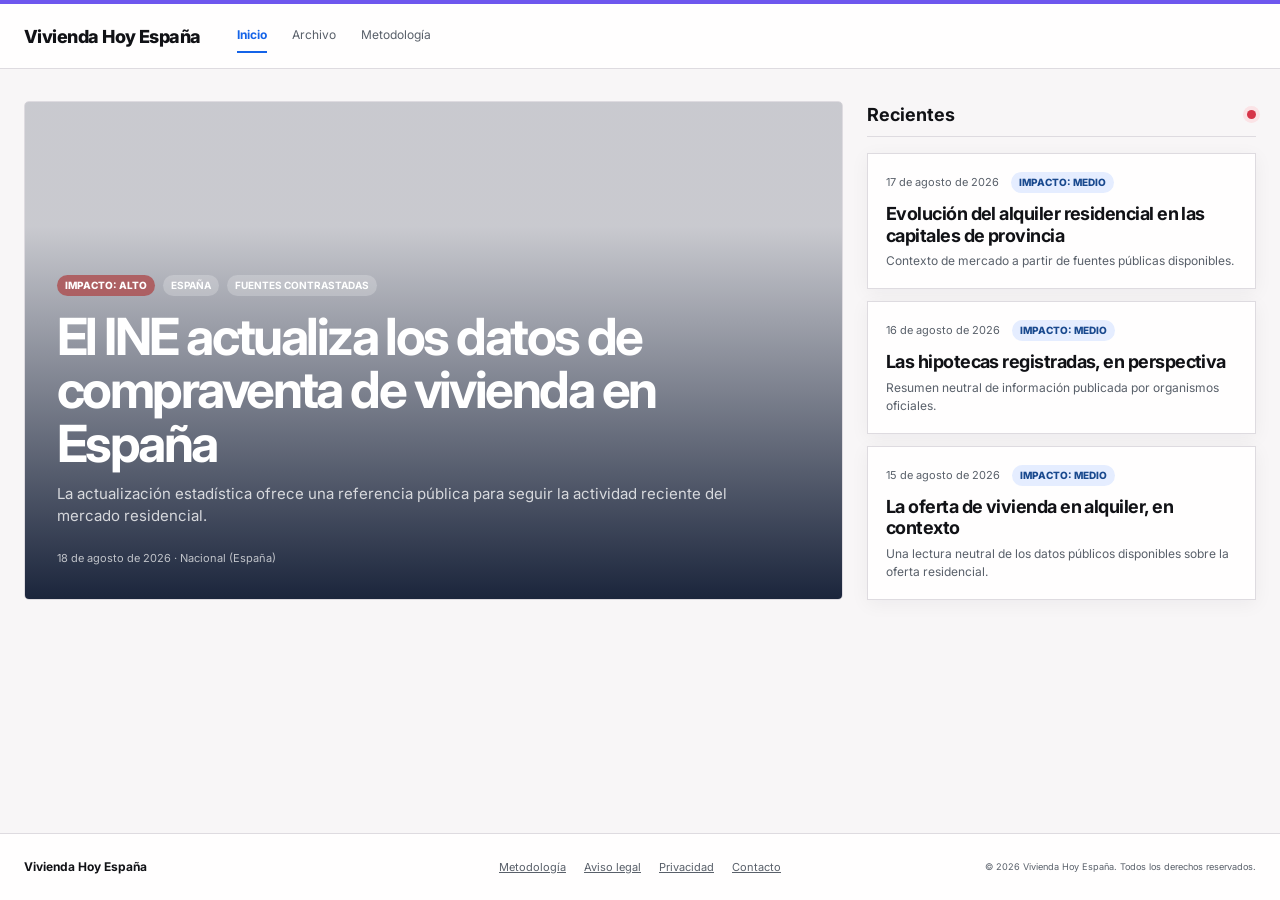
==== index.html @ 1eb8feaa "Publish initial static site" ====
<!DOCTYPE html><html lang="es"><head><meta charset="utf-8"><meta name="viewport" content="width=device-width, initial-scale=1"><meta name="description" content="Vivienda Hoy España: información editorial sobre vivienda."><title>Inicio | Vivienda Hoy España</title><style>@import "https://fonts.googleapis.com/css2?family=Inter:wght@400;500;600;700;800&display=swap";:root{--bg:#f8f6f7;--surface:#fffefe;--surface-muted:#f2f0f2;--ink:#111216;--muted:#59606a;--line:#dedbe0;--blue:#1463e8;--blue-soft:#e5edff;--warning-soft:#fff0d6;--danger-soft:#fde3e2;--shadow:0 4px 18px #0f172a0d}*{box-sizing:border-box}html{background:var(--bg);min-height:100%}body{background:var(--bg);min-width:320px;min-height:100vh;color:var(--ink);flex-direction:column;margin:0;font-family:Inter,system-ui,sans-serif;font-size:14px;line-height:1.5;display:flex}main{flex:1}a{color:inherit;text-decoration:none}button,input,select{font:inherit}.site-header{z-index:20;border-top:4px solid #6e57ee;border-bottom:1px solid var(--line);backdrop-filter:blur(12px);background:#fffefef5;position:sticky;top:0}.site-header__inner{align-items:center;gap:36px;max-width:1280px;height:64px;margin:0 auto;padding:0 24px;display:flex}.brand{letter-spacing:-.03em;flex:none;font-size:18px;font-weight:800}.main-nav{color:var(--muted);align-items:center;gap:25px;font-size:12px;display:flex}.main-nav a{border-bottom:2px solid #0000;padding:7px 0}.main-nav a[aria-current=page]{color:var(--blue);border-color:var(--blue);font-weight:700}.menu-button{color:var(--muted);background:0 0;border:0;margin-left:auto;font-size:20px;display:none}.site-footer{border-top:1px solid var(--line);background:var(--surface);margin-top:56px}.site-footer__inner{max-width:1280px;color:var(--muted);grid-template-columns:1fr auto 1fr;align-items:center;gap:20px;margin:0 auto;padding:24px;font-size:11px;display:grid}.site-footer strong{color:var(--ink);font-size:12px}.site-footer nav{gap:18px;text-decoration:underline;display:flex}.site-footer small{text-align:right}.page-shell{width:min(1280px,100% - 48px);margin:0 auto}.card{background:var(--surface);border:1px solid var(--line);box-shadow:var(--shadow)}.eyebrow{color:var(--blue);letter-spacing:.06em;text-transform:uppercase;font-size:10px;font-weight:700}.impact{text-transform:uppercase;border-radius:999px;padding:3px 8px;font-size:10px;font-weight:800;display:inline-flex}.impact--alto{background:var(--warning-soft);color:#7d4c0a}.impact--medio{background:var(--blue-soft);color:#19498e}@media (width<=720px){.site-header__inner{height:62px;padding:0 16px}.brand{font-size:16px}.main-nav{display:none}.menu-button{display:block}.site-footer__inner{text-align:center;grid-template-columns:1fr;padding:28px 16px}.site-footer nav{flex-wrap:wrap;justify-content:center}.site-footer small{text-align:center}.page-shell{width:min(100% - 32px,1280px)}.detail__grid{grid-template-columns:minmax(0,1fr)!important}.detail__article{min-width:0}}
</style><style>.article-card[data-astro-cid-7ahxywo7]{background:var(--surface);border:1px solid var(--line);box-shadow:var(--shadow);padding:18px}.article-card__meta[data-astro-cid-7ahxywo7]{color:var(--muted);align-items:center;gap:12px;font-size:11px;display:flex}h2[data-astro-cid-7ahxywo7]{letter-spacing:-.03em;margin:10px 0 6px;font-size:18px;line-height:1.2}h2[data-astro-cid-7ahxywo7] a[data-astro-cid-7ahxywo7]:hover{color:var(--blue)}p[data-astro-cid-7ahxywo7]{color:var(--muted);margin:0;font-size:12px}
.home[data-astro-cid-lcdefpme]{padding-top:32px}.home-grid[data-astro-cid-lcdefpme]{grid-template-columns:minmax(0,2fr) minmax(280px,.95fr);gap:24px;display:grid}.hero[data-astro-cid-lcdefpme]{border:1px solid var(--line);color:#fff;border-radius:5px;min-height:490px;position:relative;overflow:hidden}.hero__image[data-astro-cid-lcdefpme]{background:url(https://images.unsplash.com/photo-1560518883-ce09059eeffa?auto=format&fit=crop&w=1600&q=80) 50%/cover;position:absolute;inset:0}.hero__shade[data-astro-cid-lcdefpme]{background:linear-gradient(#0d183033 25%,#0d1830f0);position:absolute;inset:0}.hero__content[data-astro-cid-lcdefpme]{padding:32px;position:absolute;inset:auto 0 0}.hero__meta[data-astro-cid-lcdefpme]{text-transform:uppercase;flex-wrap:wrap;align-items:center;gap:8px;font-size:10px;font-weight:700;display:flex}.hero__meta[data-astro-cid-lcdefpme] .impact{color:#fff;background:#ae4b4cc7}.hero__meta[data-astro-cid-lcdefpme] span[data-astro-cid-lcdefpme]:not(.impact){background:#ffffff38;border-radius:999px;padding:3px 8px}.hero[data-astro-cid-lcdefpme] h1[data-astro-cid-lcdefpme]{letter-spacing:-.05em;max-width:720px;margin:14px 0 12px;font-size:clamp(30px,4vw,52px);line-height:1.05}.hero[data-astro-cid-lcdefpme] p[data-astro-cid-lcdefpme]{color:#ffffffc7;max-width:680px;margin:0 0 18px;font-size:15px}.hero[data-astro-cid-lcdefpme] time[data-astro-cid-lcdefpme]{color:#ffffffb3;font-size:11px}.recent__heading[data-astro-cid-lcdefpme]{border-bottom:1px solid var(--line);justify-content:space-between;align-items:center;padding-bottom:8px;display:flex}.recent__heading[data-astro-cid-lcdefpme] h2[data-astro-cid-lcdefpme]{margin:0;font-size:18px}.recent__heading[data-astro-cid-lcdefpme] span[data-astro-cid-lcdefpme]{background:#d63448;border-radius:50%;width:9px;height:9px;box-shadow:0 0 0 4px #fbe3e6}.recent__list[data-astro-cid-lcdefpme]{gap:12px;padding-top:16px;display:grid}@media (width<=850px){.home-grid[data-astro-cid-lcdefpme]{grid-template-columns:1fr}.hero[data-astro-cid-lcdefpme]{min-height:430px}}@media (width<=520px){.home[data-astro-cid-lcdefpme]{padding-top:18px}.hero[data-astro-cid-lcdefpme]{min-height:390px}.hero__content[data-astro-cid-lcdefpme]{padding:20px}.hero[data-astro-cid-lcdefpme] p[data-astro-cid-lcdefpme]{font-size:13px}}
</style></head><body><header class="site-header"><div class="site-header__inner"><a class="brand" href="/">Vivienda Hoy España</a><nav aria-label="Navegación principal" class="main-nav"><a aria-current="page" href="/">Inicio</a><a href="/archivo/">Archivo</a><a href="/metodologia/">Metodología</a></nav><button class="menu-button" aria-label="Abrir menú" type="button"><span aria-hidden="true">☰</span></button></div></header><main><div class="page-shell home" data-astro-cid-lcdefpme><section class="home-grid" data-astro-cid-lcdefpme><a class="hero" href="/noticias/compraventa-vivienda-espana/" data-astro-cid-lcdefpme><div class="hero__image" data-astro-cid-lcdefpme></div><div class="hero__shade" data-astro-cid-lcdefpme></div><div class="hero__content" data-astro-cid-lcdefpme><div class="hero__meta" data-astro-cid-lcdefpme><span class="impact impact--alto">Impacto: alto</span><span data-astro-cid-lcdefpme>España</span><span data-astro-cid-lcdefpme>Fuentes contrastadas</span></div><h1 data-astro-cid-lcdefpme>El INE actualiza los datos de compraventa de vivienda en España</h1><p data-astro-cid-lcdefpme>La actualización estadística ofrece una referencia pública para seguir la actividad reciente del mercado residencial.</p><time datetime="2026-08-18" data-astro-cid-lcdefpme>18 de agosto de 2026 · Nacional (España)</time></div></a><aside class="recent" data-astro-cid-lcdefpme><div class="recent__heading" data-astro-cid-lcdefpme><h2 data-astro-cid-lcdefpme>Recientes</h2><span aria-hidden="true" data-astro-cid-lcdefpme></span></div><div class="recent__list" data-astro-cid-lcdefpme><article class="article-card" data-astro-cid-7ahxywo7><div class="article-card__meta" data-astro-cid-7ahxywo7><time datetime="2026-08-17" data-astro-cid-7ahxywo7>17 de agosto de 2026</time><span class="impact impact--medio">Impacto: medio</span></div><h2 data-astro-cid-7ahxywo7><a href="/noticias/alquiler-capitales-provincia/" data-astro-cid-7ahxywo7>Evolución del alquiler residencial en las capitales de provincia</a></h2><p data-astro-cid-7ahxywo7>Contexto de mercado a partir de fuentes públicas disponibles.</p></article><article class="article-card" data-astro-cid-7ahxywo7><div class="article-card__meta" data-astro-cid-7ahxywo7><time datetime="2026-08-16" data-astro-cid-7ahxywo7>16 de agosto de 2026</time><span class="impact impact--medio">Impacto: medio</span></div><h2 data-astro-cid-7ahxywo7><a href="/noticias/hipotecas-registradas-perspectiva/" data-astro-cid-7ahxywo7>Las hipotecas registradas, en perspectiva</a></h2><p data-astro-cid-7ahxywo7>Resumen neutral de información publicada por organismos oficiales.</p></article><article class="article-card" data-astro-cid-7ahxywo7><div class="article-card__meta" data-astro-cid-7ahxywo7><time datetime="2026-08-15" data-astro-cid-7ahxywo7>15 de agosto de 2026</time><span class="impact impact--medio">Impacto: medio</span></div><h2 data-astro-cid-7ahxywo7><a href="/noticias/vivienda-alquiler-oferta-contexto/" data-astro-cid-7ahxywo7>La oferta de vivienda en alquiler, en contexto</a></h2><p data-astro-cid-7ahxywo7>Una lectura neutral de los datos públicos disponibles sobre la oferta residencial.</p></article></div></aside></section></div></main><footer class="site-footer"><div class="site-footer__inner"><strong>Vivienda Hoy España</strong><nav aria-label="Enlaces del pie"><a href="/metodologia/">Metodología</a><a href="#">Aviso legal</a><a href="#">Privacidad</a><a href="#">Contacto</a></nav><small>© 2026 Vivienda Hoy España. Todos los derechos reservados.</small></div></footer></body></html>
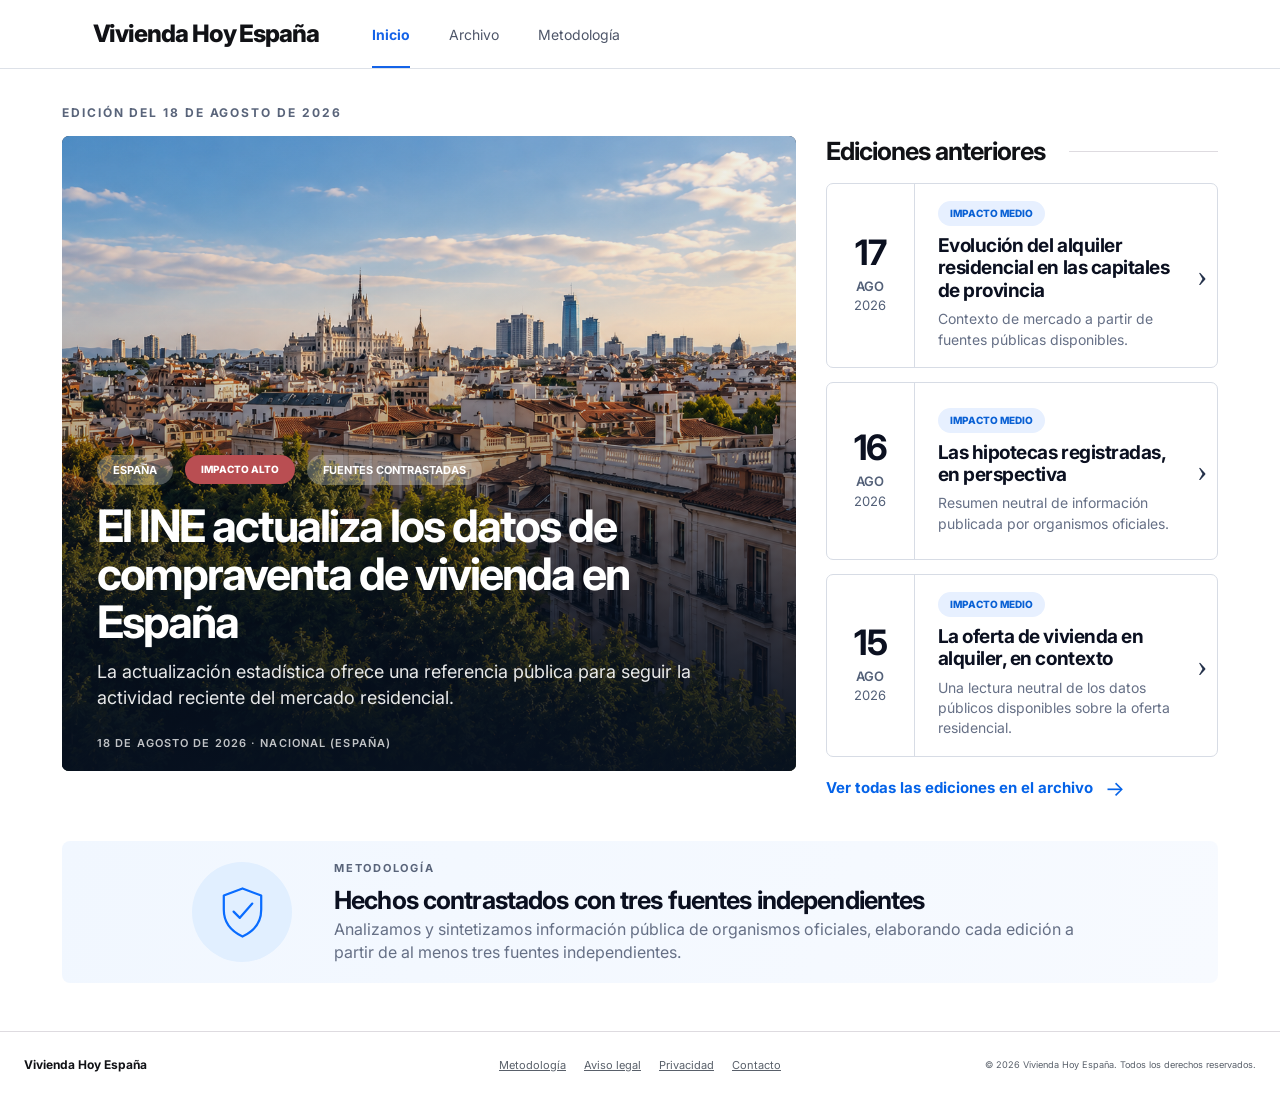
==== commit af901bc0: "test for manual upload Test for manual uploads" ====
--- a/index.html
+++ b/index.html
@@ -1,4 +1,2 @@
-<!DOCTYPE html><html lang="es"><head><meta charset="utf-8"><meta name="viewport" content="width=device-width, initial-scale=1"><meta name="description" content="Vivienda Hoy España: información editorial sobre vivienda."><title>Inicio | Vivienda Hoy España</title><style>@import "https://fonts.googleapis.com/css2?family=Inter:wght@400;500;600;700;800&display=swap";:root{--bg:#f8f6f7;--surface:#fffefe;--surface-muted:#f2f0f2;--ink:#111216;--muted:#59606a;--line:#dedbe0;--blue:#1463e8;--blue-soft:#e5edff;--warning-soft:#fff0d6;--danger-soft:#fde3e2;--shadow:0 4px 18px #0f172a0d}*{box-sizing:border-box}html{background:var(--bg);min-height:100%}body{background:var(--bg);min-width:320px;min-height:100vh;color:var(--ink);flex-direction:column;margin:0;font-family:Inter,system-ui,sans-serif;font-size:14px;line-height:1.5;display:flex}main{flex:1}a{color:inherit;text-decoration:none}button,input,select{font:inherit}.site-header{z-index:20;border-top:4px solid #6e57ee;border-bottom:1px solid var(--line);backdrop-filter:blur(12px);background:#fffefef5;position:sticky;top:0}.site-header__inner{align-items:center;gap:36px;max-width:1280px;height:64px;margin:0 auto;padding:0 24px;display:flex}.brand{letter-spacing:-.03em;flex:none;font-size:18px;font-weight:800}.main-nav{color:var(--muted);align-items:center;gap:25px;font-size:12px;display:flex}.main-nav a{border-bottom:2px solid #0000;padding:7px 0}.main-nav a[aria-current=page]{color:var(--blue);border-color:var(--blue);font-weight:700}.menu-button{color:var(--muted);background:0 0;border:0;margin-left:auto;font-size:20px;display:none}.site-footer{border-top:1px solid var(--line);background:var(--surface);margin-top:56px}.site-footer__inner{max-width:1280px;color:var(--muted);grid-template-columns:1fr auto 1fr;align-items:center;gap:20px;margin:0 auto;padding:24px;font-size:11px;display:grid}.site-footer strong{color:var(--ink);font-size:12px}.site-footer nav{gap:18px;text-decoration:underline;display:flex}.site-footer small{text-align:right}.page-shell{width:min(1280px,100% - 48px);margin:0 auto}.card{background:var(--surface);border:1px solid var(--line);box-shadow:var(--shadow)}.eyebrow{color:var(--blue);letter-spacing:.06em;text-transform:uppercase;font-size:10px;font-weight:700}.impact{text-transform:uppercase;border-radius:999px;padding:3px 8px;font-size:10px;font-weight:800;display:inline-flex}.impact--alto{background:var(--warning-soft);color:#7d4c0a}.impact--medio{background:var(--blue-soft);color:#19498e}@media (width<=720px){.site-header__inner{height:62px;padding:0 16px}.brand{font-size:16px}.main-nav{display:none}.menu-button{display:block}.site-footer__inner{text-align:center;grid-template-columns:1fr;padding:28px 16px}.site-footer nav{flex-wrap:wrap;justify-content:center}.site-footer small{text-align:center}.page-shell{width:min(100% - 32px,1280px)}.detail__grid{grid-template-columns:minmax(0,1fr)!important}.detail__article{min-width:0}}
-</style><style>.article-card[data-astro-cid-7ahxywo7]{background:var(--surface);border:1px solid var(--line);box-shadow:var(--shadow);padding:18px}.article-card__meta[data-astro-cid-7ahxywo7]{color:var(--muted);align-items:center;gap:12px;font-size:11px;display:flex}h2[data-astro-cid-7ahxywo7]{letter-spacing:-.03em;margin:10px 0 6px;font-size:18px;line-height:1.2}h2[data-astro-cid-7ahxywo7] a[data-astro-cid-7ahxywo7]:hover{color:var(--blue)}p[data-astro-cid-7ahxywo7]{color:var(--muted);margin:0;font-size:12px}
-.home[data-astro-cid-lcdefpme]{padding-top:32px}.home-grid[data-astro-cid-lcdefpme]{grid-template-columns:minmax(0,2fr) minmax(280px,.95fr);gap:24px;display:grid}.hero[data-astro-cid-lcdefpme]{border:1px solid var(--line);color:#fff;border-radius:5px;min-height:490px;position:relative;overflow:hidden}.hero__image[data-astro-cid-lcdefpme]{background:url(https://images.unsplash.com/photo-1560518883-ce09059eeffa?auto=format&fit=crop&w=1600&q=80) 50%/cover;position:absolute;inset:0}.hero__shade[data-astro-cid-lcdefpme]{background:linear-gradient(#0d183033 25%,#0d1830f0);position:absolute;inset:0}.hero__content[data-astro-cid-lcdefpme]{padding:32px;position:absolute;inset:auto 0 0}.hero__meta[data-astro-cid-lcdefpme]{text-transform:uppercase;flex-wrap:wrap;align-items:center;gap:8px;font-size:10px;font-weight:700;display:flex}.hero__meta[data-astro-cid-lcdefpme] .impact{color:#fff;background:#ae4b4cc7}.hero__meta[data-astro-cid-lcdefpme] span[data-astro-cid-lcdefpme]:not(.impact){background:#ffffff38;border-radius:999px;padding:3px 8px}.hero[data-astro-cid-lcdefpme] h1[data-astro-cid-lcdefpme]{letter-spacing:-.05em;max-width:720px;margin:14px 0 12px;font-size:clamp(30px,4vw,52px);line-height:1.05}.hero[data-astro-cid-lcdefpme] p[data-astro-cid-lcdefpme]{color:#ffffffc7;max-width:680px;margin:0 0 18px;font-size:15px}.hero[data-astro-cid-lcdefpme] time[data-astro-cid-lcdefpme]{color:#ffffffb3;font-size:11px}.recent__heading[data-astro-cid-lcdefpme]{border-bottom:1px solid var(--line);justify-content:space-between;align-items:center;padding-bottom:8px;display:flex}.recent__heading[data-astro-cid-lcdefpme] h2[data-astro-cid-lcdefpme]{margin:0;font-size:18px}.recent__heading[data-astro-cid-lcdefpme] span[data-astro-cid-lcdefpme]{background:#d63448;border-radius:50%;width:9px;height:9px;box-shadow:0 0 0 4px #fbe3e6}.recent__list[data-astro-cid-lcdefpme]{gap:12px;padding-top:16px;display:grid}@media (width<=850px){.home-grid[data-astro-cid-lcdefpme]{grid-template-columns:1fr}.hero[data-astro-cid-lcdefpme]{min-height:430px}}@media (width<=520px){.home[data-astro-cid-lcdefpme]{padding-top:18px}.hero[data-astro-cid-lcdefpme]{min-height:390px}.hero__content[data-astro-cid-lcdefpme]{padding:20px}.hero[data-astro-cid-lcdefpme] p[data-astro-cid-lcdefpme]{font-size:13px}}
-</style></head><body><header class="site-header"><div class="site-header__inner"><a class="brand" href="/">Vivienda Hoy España</a><nav aria-label="Navegación principal" class="main-nav"><a aria-current="page" href="/">Inicio</a><a href="/archivo/">Archivo</a><a href="/metodologia/">Metodología</a></nav><button class="menu-button" aria-label="Abrir menú" type="button"><span aria-hidden="true">☰</span></button></div></header><main><div class="page-shell home" data-astro-cid-lcdefpme><section class="home-grid" data-astro-cid-lcdefpme><a class="hero" href="/noticias/compraventa-vivienda-espana/" data-astro-cid-lcdefpme><div class="hero__image" data-astro-cid-lcdefpme></div><div class="hero__shade" data-astro-cid-lcdefpme></div><div class="hero__content" data-astro-cid-lcdefpme><div class="hero__meta" data-astro-cid-lcdefpme><span class="impact impact--alto">Impacto: alto</span><span data-astro-cid-lcdefpme>España</span><span data-astro-cid-lcdefpme>Fuentes contrastadas</span></div><h1 data-astro-cid-lcdefpme>El INE actualiza los datos de compraventa de vivienda en España</h1><p data-astro-cid-lcdefpme>La actualización estadística ofrece una referencia pública para seguir la actividad reciente del mercado residencial.</p><time datetime="2026-08-18" data-astro-cid-lcdefpme>18 de agosto de 2026 · Nacional (España)</time></div></a><aside class="recent" data-astro-cid-lcdefpme><div class="recent__heading" data-astro-cid-lcdefpme><h2 data-astro-cid-lcdefpme>Recientes</h2><span aria-hidden="true" data-astro-cid-lcdefpme></span></div><div class="recent__list" data-astro-cid-lcdefpme><article class="article-card" data-astro-cid-7ahxywo7><div class="article-card__meta" data-astro-cid-7ahxywo7><time datetime="2026-08-17" data-astro-cid-7ahxywo7>17 de agosto de 2026</time><span class="impact impact--medio">Impacto: medio</span></div><h2 data-astro-cid-7ahxywo7><a href="/noticias/alquiler-capitales-provincia/" data-astro-cid-7ahxywo7>Evolución del alquiler residencial en las capitales de provincia</a></h2><p data-astro-cid-7ahxywo7>Contexto de mercado a partir de fuentes públicas disponibles.</p></article><article class="article-card" data-astro-cid-7ahxywo7><div class="article-card__meta" data-astro-cid-7ahxywo7><time datetime="2026-08-16" data-astro-cid-7ahxywo7>16 de agosto de 2026</time><span class="impact impact--medio">Impacto: medio</span></div><h2 data-astro-cid-7ahxywo7><a href="/noticias/hipotecas-registradas-perspectiva/" data-astro-cid-7ahxywo7>Las hipotecas registradas, en perspectiva</a></h2><p data-astro-cid-7ahxywo7>Resumen neutral de información publicada por organismos oficiales.</p></article><article class="article-card" data-astro-cid-7ahxywo7><div class="article-card__meta" data-astro-cid-7ahxywo7><time datetime="2026-08-15" data-astro-cid-7ahxywo7>15 de agosto de 2026</time><span class="impact impact--medio">Impacto: medio</span></div><h2 data-astro-cid-7ahxywo7><a href="/noticias/vivienda-alquiler-oferta-contexto/" data-astro-cid-7ahxywo7>La oferta de vivienda en alquiler, en contexto</a></h2><p data-astro-cid-7ahxywo7>Una lectura neutral de los datos públicos disponibles sobre la oferta residencial.</p></article></div></aside></section></div></main><footer class="site-footer"><div class="site-footer__inner"><strong>Vivienda Hoy España</strong><nav aria-label="Enlaces del pie"><a href="/metodologia/">Metodología</a><a href="#">Aviso legal</a><a href="#">Privacidad</a><a href="#">Contacto</a></nav><small>© 2026 Vivienda Hoy España. Todos los derechos reservados.</small></div></footer></body></html>+<!DOCTYPE html><html lang="es"><head><meta charset="utf-8"><meta name="viewport" content="width=device-width, initial-scale=1"><meta name="description" content="Vivienda Hoy España: información editorial sobre vivienda."><title>Inicio | Vivienda Hoy España</title><style>@import "https://fonts.googleapis.com/css2?family=Inter:wght@400;500;600;700;800&display=swap";:root{--bg:#fff;--surface:#fff;--surface-muted:#f2f0f2;--ink:#111216;--muted:#59606a;--line:#dedbe0;--blue:#1463e8;--blue-soft:#e5edff;--warning-soft:#fff0d6;--danger-soft:#fde3e2;--shadow:0 4px 18px #0f172a0d}*{box-sizing:border-box}html{background:var(--bg);min-height:100%}body{background:var(--bg);min-width:320px;min-height:100vh;color:var(--ink);flex-direction:column;margin:0;font-family:Inter,system-ui,sans-serif;font-size:14px;line-height:1.5;display:flex}main{flex:1}a{color:inherit;text-decoration:none}button,input,select{font:inherit}.site-header{z-index:20;backdrop-filter:blur(12px);background:#fffffff5;border-bottom:1px solid #dde1e8;position:sticky;top:0}.site-header__inner{align-items:center;gap:53px;width:min(1095px,100% - 48px);height:68px;margin:0 auto;display:flex}.brand{letter-spacing:-.045em;flex:none;font-size:24px;font-weight:800}.main-nav{color:#4e5669;align-self:stretch;align-items:stretch;gap:39px;font-size:14px;display:flex}.main-nav a{border-bottom:2px solid #0000;align-items:center;padding:3px 0 0;display:flex}.main-nav a[aria-current=page]{color:var(--blue);border-color:var(--blue);font-weight:700}.menu-button{color:var(--muted);background:0 0;border:0;margin-left:auto;font-size:20px;display:none}.site-footer{border-top:1px solid var(--line);background:var(--surface);margin-top:48px}.site-footer__inner{max-width:1280px;color:var(--muted);grid-template-columns:1fr auto 1fr;align-items:center;gap:20px;margin:0 auto;padding:24px;font-size:11px;display:grid}.site-footer strong{color:var(--ink);font-size:12px}.site-footer nav{gap:18px;text-decoration:underline;display:flex}.site-footer small{text-align:right}.page-shell{width:min(1556px,100% - 124px);margin:0 auto}.card{background:var(--surface);border:1px solid var(--line);box-shadow:var(--shadow)}.eyebrow{color:var(--blue);letter-spacing:.06em;text-transform:uppercase;font-size:10px;font-weight:700}.impact{text-transform:uppercase;border-radius:999px;padding:3px 8px;font-size:10px;font-weight:800;display:inline-flex}.impact--alto{background:var(--warning-soft);color:#7d4c0a}.impact--medio{background:var(--blue-soft);color:#19498e}@media (width<=720px){.site-header__inner{width:calc(100% - 32px);height:62px}.brand{font-size:16px}.main-nav{display:none}.menu-button{display:block}.site-footer__inner{text-align:center;grid-template-columns:1fr;padding:28px 16px}.site-footer nav{flex-wrap:wrap;justify-content:center}.site-footer small{text-align:center}.page-shell{width:calc(100% - 32px)}.detail__grid{grid-template-columns:minmax(0,1fr)!important}.detail__article{min-width:0}}
+</style><link rel="stylesheet" href="/_astro/index.IS-armcu.css"></head><body><header class="site-header"><div class="site-header__inner"><a class="brand" href="/">Vivienda Hoy España</a><nav aria-label="Navegación principal" class="main-nav"><a aria-current="page" href="/">Inicio</a><a href="/archivo/">Archivo</a><a href="/metodologia/">Metodología</a></nav><button class="menu-button" aria-label="Abrir menú" type="button"><span aria-hidden="true">☰</span></button></div></header><main><div class="page-shell home" data-astro-cid-lcdefpme><p class="edition-label" data-astro-cid-lcdefpme>Edición del 18 de agosto de 2026</p><section class="home-grid" aria-label="Edición diaria" data-astro-cid-lcdefpme><a class="hero" href="/noticias/compraventa-vivienda-espana/" data-astro-cid-lcdefpme><img class="hero__image" src="/images/madrid-portada.png" alt="Vista panorámica del centro de Madrid" data-astro-cid-lcdefpme><span class="hero__shade" aria-hidden="true" data-astro-cid-lcdefpme></span><div class="hero__content" data-astro-cid-lcdefpme><div class="hero__meta" data-astro-cid-lcdefpme><span data-astro-cid-lcdefpme>España</span><span class="impact impact--alto">Impacto alto</span><span data-astro-cid-lcdefpme>Fuentes contrastadas</span></div><h1 data-astro-cid-lcdefpme>El INE actualiza los datos de compraventa de vivienda en España</h1><p data-astro-cid-lcdefpme>La actualización estadística ofrece una referencia pública para seguir la actividad reciente del mercado residencial.</p><time datetime="2026-08-18" data-astro-cid-lcdefpme>18 de agosto de 2026 · Nacional (España)</time></div></a><aside class="previous" data-astro-cid-lcdefpme><div class="previous__heading" data-astro-cid-lcdefpme><h2 data-astro-cid-lcdefpme>Ediciones anteriores</h2><span aria-hidden="true" data-astro-cid-lcdefpme></span></div><div class="previous__list" data-astro-cid-lcdefpme><a class="edition-card" href="/noticias/alquiler-capitales-provincia/" data-astro-cid-lcdefpme><time class="edition-card__date" datetime="2026-08-17" data-astro-cid-lcdefpme><strong data-astro-cid-lcdefpme>17</strong><span data-astro-cid-lcdefpme>AGO</span><small data-astro-cid-lcdefpme>2026</small></time><div class="edition-card__body" data-astro-cid-lcdefpme><span class="impact impact--medio">Impacto medio</span><h3 data-astro-cid-lcdefpme>Evolución del alquiler residencial en las capitales de provincia</h3><p data-astro-cid-lcdefpme>Contexto de mercado a partir de fuentes públicas disponibles.</p></div><span class="edition-card__arrow" aria-hidden="true" data-astro-cid-lcdefpme>›</span></a><a class="edition-card" href="/noticias/hipotecas-registradas-perspectiva/" data-astro-cid-lcdefpme><time class="edition-card__date" datetime="2026-08-16" data-astro-cid-lcdefpme><strong data-astro-cid-lcdefpme>16</strong><span data-astro-cid-lcdefpme>AGO</span><small data-astro-cid-lcdefpme>2026</small></time><div class="edition-card__body" data-astro-cid-lcdefpme><span class="impact impact--medio">Impacto medio</span><h3 data-astro-cid-lcdefpme>Las hipotecas registradas, en perspectiva</h3><p data-astro-cid-lcdefpme>Resumen neutral de información publicada por organismos oficiales.</p></div><span class="edition-card__arrow" aria-hidden="true" data-astro-cid-lcdefpme>›</span></a><a class="edition-card" href="/noticias/vivienda-alquiler-oferta-contexto/" data-astro-cid-lcdefpme><time class="edition-card__date" datetime="2026-08-15" data-astro-cid-lcdefpme><strong data-astro-cid-lcdefpme>15</strong><span data-astro-cid-lcdefpme>AGO</span><small data-astro-cid-lcdefpme>2026</small></time><div class="edition-card__body" data-astro-cid-lcdefpme><span class="impact impact--medio">Impacto medio</span><h3 data-astro-cid-lcdefpme>La oferta de vivienda en alquiler, en contexto</h3><p data-astro-cid-lcdefpme>Una lectura neutral de los datos públicos disponibles sobre la oferta residencial.</p></div><span class="edition-card__arrow" aria-hidden="true" data-astro-cid-lcdefpme>›</span></a></div><a class="archive-link" href="/archivo/" data-astro-cid-lcdefpme>Ver todas las ediciones en el archivo <span aria-hidden="true" data-astro-cid-lcdefpme>→</span></a></aside></section><a class="methodology" href="/metodologia/" data-astro-cid-lcdefpme><span class="methodology__icon" aria-hidden="true" data-astro-cid-lcdefpme><svg viewBox="0 0 64 64" role="img" data-astro-cid-lcdefpme><path d="M32 5 53 13v16c0 14-8.8 24.3-21 30C19.8 53.3 11 43 11 29V13l21-8Z" data-astro-cid-lcdefpme></path><path d="m22 31 7 7 14-16" data-astro-cid-lcdefpme></path></svg></span><span class="methodology__copy" data-astro-cid-lcdefpme><span class="methodology__eyebrow" data-astro-cid-lcdefpme>Metodología</span><strong data-astro-cid-lcdefpme>Hechos contrastados con tres fuentes independientes</strong><span data-astro-cid-lcdefpme>Analizamos y sintetizamos información pública de organismos oficiales, elaborando cada edición a partir de al menos tres fuentes independientes.</span></span></a></div></main><footer class="site-footer"><div class="site-footer__inner"><strong>Vivienda Hoy España</strong><nav aria-label="Enlaces del pie"><a href="/metodologia/">Metodología</a><a href="#">Aviso legal</a><a href="#">Privacidad</a><a href="#">Contacto</a></nav><small>© 2026 Vivienda Hoy España. Todos los derechos reservados.</small></div></footer></body></html>
--- a/_astro/index.IS-armcu.css
+++ b/_astro/index.IS-armcu.css
@@ -0,0 +1 @@
+.home[data-astro-cid-lcdefpme]{padding-top:35px}.edition-label[data-astro-cid-lcdefpme]{color:#59647a;letter-spacing:.16em;text-transform:uppercase;margin:0 0 14px;font-size:12px;font-weight:700}.home-grid[data-astro-cid-lcdefpme]{grid-template-columns:minmax(0,1.87fr) minmax(390px,1fr);align-items:start;gap:30px;display:grid}.hero[data-astro-cid-lcdefpme]{color:#fff;background:#17243a;border-radius:7px;min-height:635px;display:block;position:relative;overflow:hidden}.hero__image[data-astro-cid-lcdefpme]{object-fit:cover;object-position:center;width:100%;height:100%;position:absolute;inset:0}.hero__shade[data-astro-cid-lcdefpme]{background:linear-gradient(#0711200f 30%,#071120a3 70%,#071120f0 100%);position:absolute;inset:0}.hero__content[data-astro-cid-lcdefpme]{padding:0 35px 19px;position:absolute;inset:auto 0 0}.hero__meta[data-astro-cid-lcdefpme]{text-transform:uppercase;flex-wrap:wrap;align-items:center;gap:12px;font-size:11px;font-weight:700;display:flex}.hero__meta[data-astro-cid-lcdefpme] .impact,.hero__meta[data-astro-cid-lcdefpme]>span[data-astro-cid-lcdefpme]{color:#fff;background:#ffffff47;border-radius:999px;padding:7px 16px}.hero__meta[data-astro-cid-lcdefpme] .impact--alto{background:#b94e52}.hero[data-astro-cid-lcdefpme] h1[data-astro-cid-lcdefpme]{letter-spacing:-.045em;max-width:790px;margin:18px 0 12px;font-size:clamp(38px,3.5vw,58px);line-height:1.07}.hero[data-astro-cid-lcdefpme] p[data-astro-cid-lcdefpme]{color:#ffffffe6;max-width:720px;margin:0 0 20px;font-size:18px;line-height:1.45}.hero[data-astro-cid-lcdefpme] time[data-astro-cid-lcdefpme]{color:#ffffffbf;letter-spacing:.1em;text-transform:uppercase;font-size:11px;font-weight:600}.previous__heading[data-astro-cid-lcdefpme]{align-items:center;gap:24px;min-height:38px;margin:-4px 0 13px;display:flex}.previous__heading[data-astro-cid-lcdefpme] h2[data-astro-cid-lcdefpme]{letter-spacing:-.04em;flex:none;margin:0;font-size:25px;line-height:1.15}.previous__heading[data-astro-cid-lcdefpme] span[data-astro-cid-lcdefpme]{background:var(--line);flex:1;height:1px}.previous__list[data-astro-cid-lcdefpme]{gap:14px;display:grid}.edition-card[data-astro-cid-lcdefpme]{background:#fff;border:1px solid #d7dce5;border-radius:7px;grid-template-columns:88px minmax(0,1fr) 20px;align-items:center;min-height:178px;transition:border-color .18s,transform .18s;display:grid}.edition-card[data-astro-cid-lcdefpme]:hover{border-color:#a9b8d2;transform:translateY(-1px)}.edition-card__date[data-astro-cid-lcdefpme]{color:#536078;text-align:center;border-right:1px solid #d7dce5;flex-direction:column;justify-content:center;align-self:stretch;align-items:center;display:flex}.edition-card__date[data-astro-cid-lcdefpme] strong[data-astro-cid-lcdefpme]{color:#0b1020;letter-spacing:-.04em;font-size:35px;line-height:1}.edition-card__date[data-astro-cid-lcdefpme] span[data-astro-cid-lcdefpme]{margin-top:7px;font-size:13px;font-weight:600}.edition-card__date[data-astro-cid-lcdefpme] small[data-astro-cid-lcdefpme]{font-size:13px}.edition-card__body[data-astro-cid-lcdefpme]{min-width:0;padding:17px 20px 17px 23px}.edition-card__body[data-astro-cid-lcdefpme] .impact{color:#0960d4;background:#e7f0ff;padding:5px 12px}.edition-card[data-astro-cid-lcdefpme] h3[data-astro-cid-lcdefpme]{color:#0b1020;letter-spacing:-.025em;margin:9px 0 7px;font-size:19px;line-height:1.18}.edition-card[data-astro-cid-lcdefpme] p[data-astro-cid-lcdefpme]{color:#667086;margin:0;font-size:14px;line-height:1.45}.edition-card__arrow[data-astro-cid-lcdefpme]{color:#25324b;font-family:Georgia,serif;font-size:31px;line-height:1}.archive-link[data-astro-cid-lcdefpme]{color:#0563e8;align-items:center;gap:12px;margin-top:16px;font-size:15px;font-weight:700;display:inline-flex}.archive-link[data-astro-cid-lcdefpme] span[data-astro-cid-lcdefpme]{font-size:21px;font-weight:400}.methodology[data-astro-cid-lcdefpme]{background:linear-gradient(110deg,#f1f7ff,#f7faff);border-radius:8px;align-items:center;gap:42px;min-height:130px;margin-top:37px;padding:20px 130px;display:flex}.methodology__icon[data-astro-cid-lcdefpme]{background:#e1efff;border-radius:50%;flex:0 0 100px;place-items:center;width:100px;height:100px;display:grid}.methodology__icon[data-astro-cid-lcdefpme] svg[data-astro-cid-lcdefpme]{fill:none;stroke:#096cff;stroke-width:2.5px;stroke-linecap:round;stroke-linejoin:round;width:57px}.methodology__copy[data-astro-cid-lcdefpme]{color:#667086;flex-direction:column;font-size:16px;line-height:1.4;display:flex}.methodology__eyebrow[data-astro-cid-lcdefpme]{color:#59647a;letter-spacing:.16em;text-transform:uppercase;margin-bottom:9px;font-size:11px;font-weight:700}.methodology__copy[data-astro-cid-lcdefpme] strong[data-astro-cid-lcdefpme]{color:#0b1020;letter-spacing:-.035em;margin-bottom:3px;font-size:25px;line-height:1.2}@media (width<=1100px){.home-grid[data-astro-cid-lcdefpme]{grid-template-columns:minmax(0,1.5fr) minmax(330px,1fr);gap:22px}.hero[data-astro-cid-lcdefpme]{min-height:590px}.hero[data-astro-cid-lcdefpme] h1[data-astro-cid-lcdefpme]{font-size:43px}.edition-card[data-astro-cid-lcdefpme]{grid-template-columns:72px minmax(0,1fr) 18px}.edition-card__body[data-astro-cid-lcdefpme]{padding:14px 14px 14px 17px}.edition-card[data-astro-cid-lcdefpme] h3[data-astro-cid-lcdefpme]{font-size:17px}.edition-card[data-astro-cid-lcdefpme] p[data-astro-cid-lcdefpme]{font-size:12px}.methodology[data-astro-cid-lcdefpme]{padding-inline:70px}}@media (width<=850px){.home[data-astro-cid-lcdefpme]{padding-top:24px}.home-grid[data-astro-cid-lcdefpme]{grid-template-columns:1fr}.hero[data-astro-cid-lcdefpme]{min-height:560px}.previous[data-astro-cid-lcdefpme]{margin-top:16px}.edition-card[data-astro-cid-lcdefpme]{min-height:150px}.methodology[data-astro-cid-lcdefpme]{gap:25px;padding:24px 32px}}@media (width<=520px){.home[data-astro-cid-lcdefpme]{padding-top:19px}.edition-label[data-astro-cid-lcdefpme]{font-size:10px;line-height:1.4}.hero[data-astro-cid-lcdefpme]{min-height:520px}.hero__content[data-astro-cid-lcdefpme]{padding:0 20px 22px}.hero__meta[data-astro-cid-lcdefpme]{gap:6px}.hero__meta[data-astro-cid-lcdefpme] .impact,.hero__meta[data-astro-cid-lcdefpme]>span[data-astro-cid-lcdefpme]{padding:5px 9px;font-size:9px}.hero[data-astro-cid-lcdefpme] h1[data-astro-cid-lcdefpme]{margin-top:14px;font-size:35px}.hero[data-astro-cid-lcdefpme] p[data-astro-cid-lcdefpme]{font-size:15px}.previous__heading[data-astro-cid-lcdefpme] h2[data-astro-cid-lcdefpme]{font-size:23px}.edition-card[data-astro-cid-lcdefpme]{grid-template-columns:64px minmax(0,1fr) 17px;min-height:165px}.edition-card__date[data-astro-cid-lcdefpme] strong[data-astro-cid-lcdefpme]{font-size:29px}.edition-card__body[data-astro-cid-lcdefpme]{padding:14px 11px 14px 14px}.edition-card[data-astro-cid-lcdefpme] h3[data-astro-cid-lcdefpme]{font-size:16px}.edition-card[data-astro-cid-lcdefpme] p[data-astro-cid-lcdefpme]{font-size:12px}.methodology[data-astro-cid-lcdefpme]{align-items:flex-start;gap:17px;margin-top:28px;padding:25px 22px}.methodology__icon[data-astro-cid-lcdefpme]{flex-basis:58px;width:58px;height:58px}.methodology__icon[data-astro-cid-lcdefpme] svg[data-astro-cid-lcdefpme]{width:34px}.methodology__copy[data-astro-cid-lcdefpme]{font-size:13px}.methodology__copy[data-astro-cid-lcdefpme] strong[data-astro-cid-lcdefpme]{font-size:19px}}
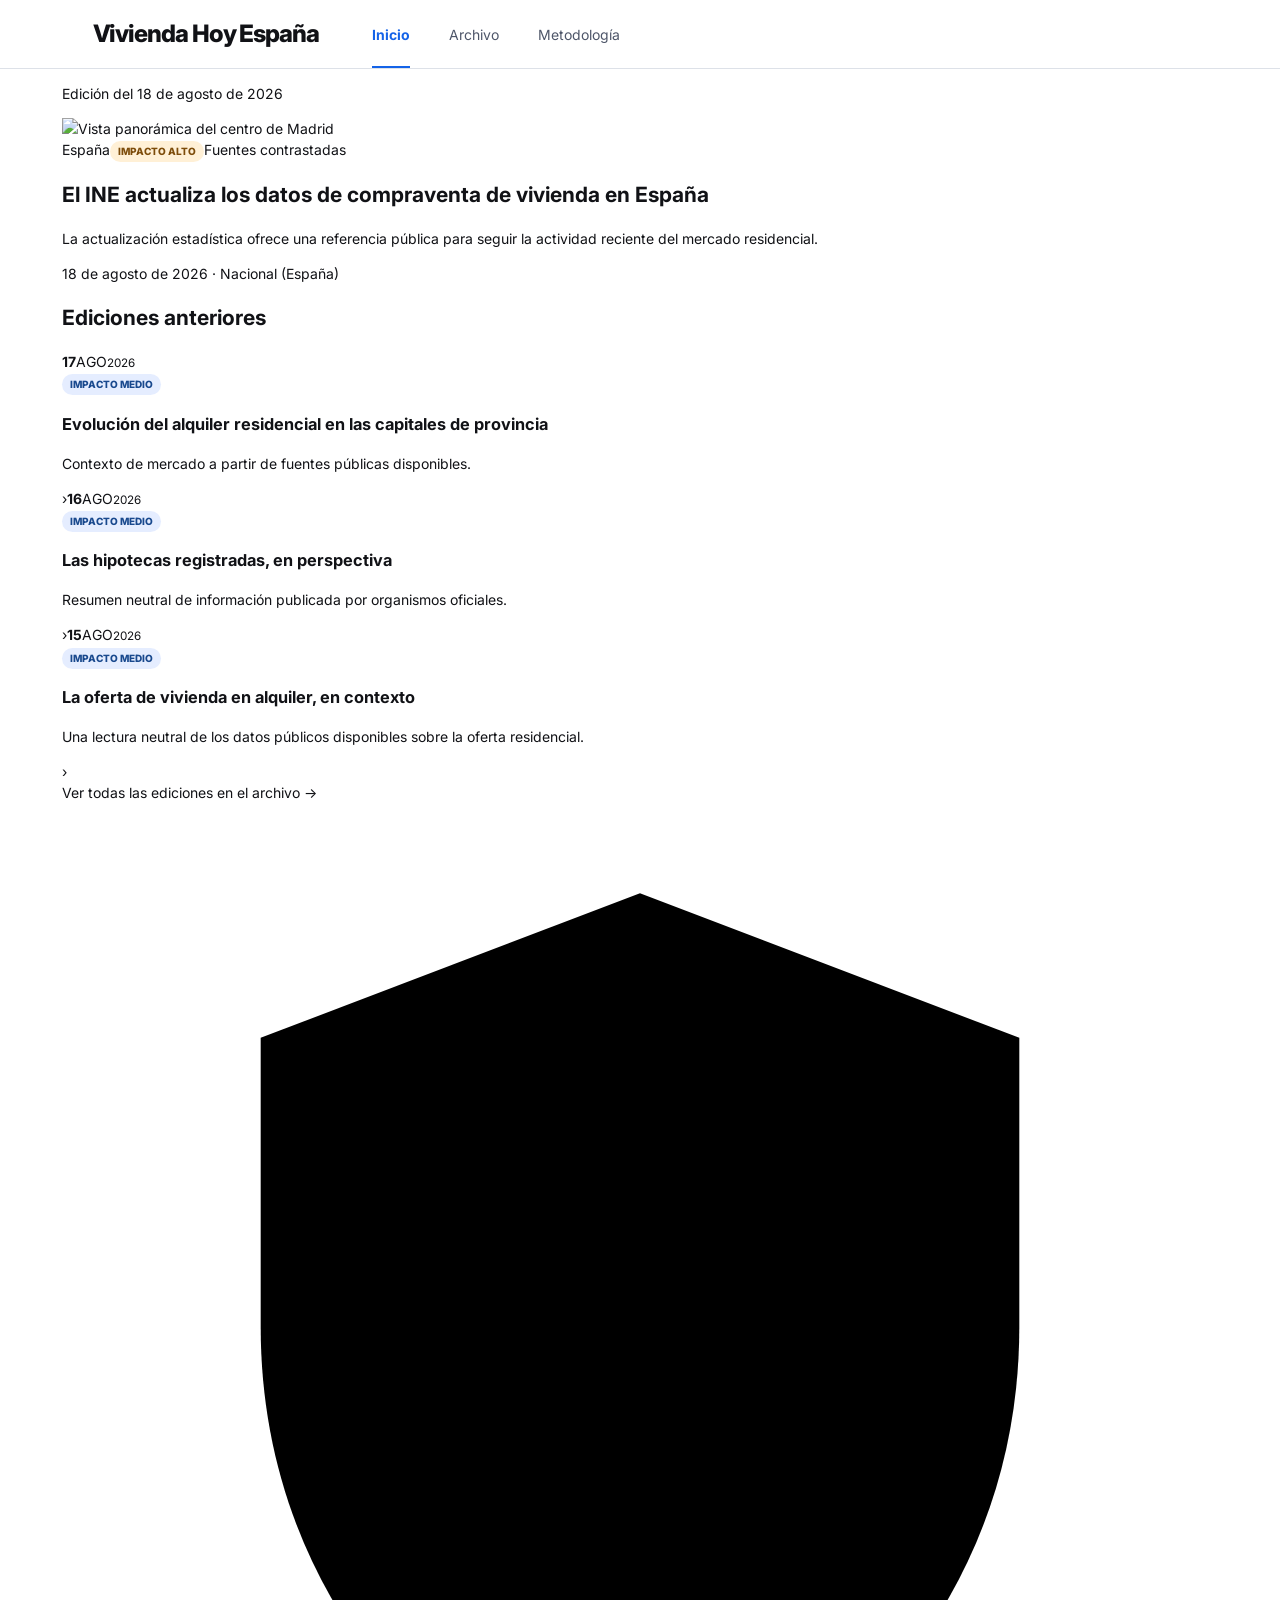
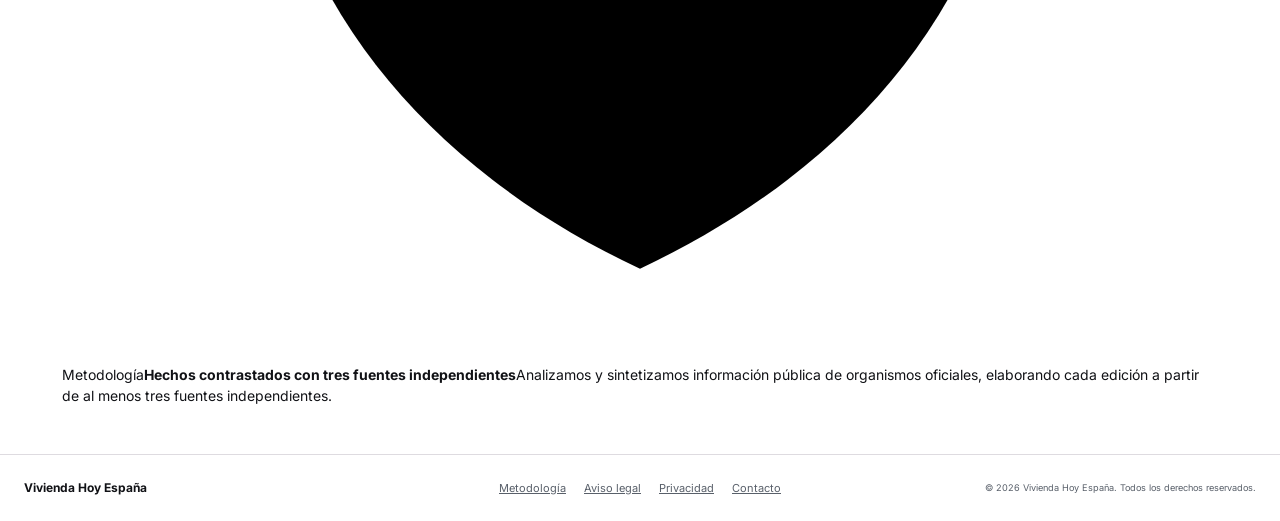
==== commit 70ff4a3a: "fix: publish site with GitHub Pages paths" ====
--- a/index.html
+++ b/index.html
@@ -1,2 +1,2 @@
 <!DOCTYPE html><html lang="es"><head><meta charset="utf-8"><meta name="viewport" content="width=device-width, initial-scale=1"><meta name="description" content="Vivienda Hoy España: información editorial sobre vivienda."><title>Inicio | Vivienda Hoy España</title><style>@import "https://fonts.googleapis.com/css2?family=Inter:wght@400;500;600;700;800&display=swap";:root{--bg:#fff;--surface:#fff;--surface-muted:#f2f0f2;--ink:#111216;--muted:#59606a;--line:#dedbe0;--blue:#1463e8;--blue-soft:#e5edff;--warning-soft:#fff0d6;--danger-soft:#fde3e2;--shadow:0 4px 18px #0f172a0d}*{box-sizing:border-box}html{background:var(--bg);min-height:100%}body{background:var(--bg);min-width:320px;min-height:100vh;color:var(--ink);flex-direction:column;margin:0;font-family:Inter,system-ui,sans-serif;font-size:14px;line-height:1.5;display:flex}main{flex:1}a{color:inherit;text-decoration:none}button,input,select{font:inherit}.site-header{z-index:20;backdrop-filter:blur(12px);background:#fffffff5;border-bottom:1px solid #dde1e8;position:sticky;top:0}.site-header__inner{align-items:center;gap:53px;width:min(1095px,100% - 48px);height:68px;margin:0 auto;display:flex}.brand{letter-spacing:-.045em;flex:none;font-size:24px;font-weight:800}.main-nav{color:#4e5669;align-self:stretch;align-items:stretch;gap:39px;font-size:14px;display:flex}.main-nav a{border-bottom:2px solid #0000;align-items:center;padding:3px 0 0;display:flex}.main-nav a[aria-current=page]{color:var(--blue);border-color:var(--blue);font-weight:700}.menu-button{color:var(--muted);background:0 0;border:0;margin-left:auto;font-size:20px;display:none}.site-footer{border-top:1px solid var(--line);background:var(--surface);margin-top:48px}.site-footer__inner{max-width:1280px;color:var(--muted);grid-template-columns:1fr auto 1fr;align-items:center;gap:20px;margin:0 auto;padding:24px;font-size:11px;display:grid}.site-footer strong{color:var(--ink);font-size:12px}.site-footer nav{gap:18px;text-decoration:underline;display:flex}.site-footer small{text-align:right}.page-shell{width:min(1556px,100% - 124px);margin:0 auto}.card{background:var(--surface);border:1px solid var(--line);box-shadow:var(--shadow)}.eyebrow{color:var(--blue);letter-spacing:.06em;text-transform:uppercase;font-size:10px;font-weight:700}.impact{text-transform:uppercase;border-radius:999px;padding:3px 8px;font-size:10px;font-weight:800;display:inline-flex}.impact--alto{background:var(--warning-soft);color:#7d4c0a}.impact--medio{background:var(--blue-soft);color:#19498e}@media (width<=720px){.site-header__inner{width:calc(100% - 32px);height:62px}.brand{font-size:16px}.main-nav{display:none}.menu-button{display:block}.site-footer__inner{text-align:center;grid-template-columns:1fr;padding:28px 16px}.site-footer nav{flex-wrap:wrap;justify-content:center}.site-footer small{text-align:center}.page-shell{width:calc(100% - 32px)}.detail__grid{grid-template-columns:minmax(0,1fr)!important}.detail__article{min-width:0}}
-</style><link rel="stylesheet" href="/_astro/index.IS-armcu.css"></head><body><header class="site-header"><div class="site-header__inner"><a class="brand" href="/">Vivienda Hoy España</a><nav aria-label="Navegación principal" class="main-nav"><a aria-current="page" href="/">Inicio</a><a href="/archivo/">Archivo</a><a href="/metodologia/">Metodología</a></nav><button class="menu-button" aria-label="Abrir menú" type="button"><span aria-hidden="true">☰</span></button></div></header><main><div class="page-shell home" data-astro-cid-lcdefpme><p class="edition-label" data-astro-cid-lcdefpme>Edición del 18 de agosto de 2026</p><section class="home-grid" aria-label="Edición diaria" data-astro-cid-lcdefpme><a class="hero" href="/noticias/compraventa-vivienda-espana/" data-astro-cid-lcdefpme><img class="hero__image" src="/images/madrid-portada.png" alt="Vista panorámica del centro de Madrid" data-astro-cid-lcdefpme><span class="hero__shade" aria-hidden="true" data-astro-cid-lcdefpme></span><div class="hero__content" data-astro-cid-lcdefpme><div class="hero__meta" data-astro-cid-lcdefpme><span data-astro-cid-lcdefpme>España</span><span class="impact impact--alto">Impacto alto</span><span data-astro-cid-lcdefpme>Fuentes contrastadas</span></div><h1 data-astro-cid-lcdefpme>El INE actualiza los datos de compraventa de vivienda en España</h1><p data-astro-cid-lcdefpme>La actualización estadística ofrece una referencia pública para seguir la actividad reciente del mercado residencial.</p><time datetime="2026-08-18" data-astro-cid-lcdefpme>18 de agosto de 2026 · Nacional (España)</time></div></a><aside class="previous" data-astro-cid-lcdefpme><div class="previous__heading" data-astro-cid-lcdefpme><h2 data-astro-cid-lcdefpme>Ediciones anteriores</h2><span aria-hidden="true" data-astro-cid-lcdefpme></span></div><div class="previous__list" data-astro-cid-lcdefpme><a class="edition-card" href="/noticias/alquiler-capitales-provincia/" data-astro-cid-lcdefpme><time class="edition-card__date" datetime="2026-08-17" data-astro-cid-lcdefpme><strong data-astro-cid-lcdefpme>17</strong><span data-astro-cid-lcdefpme>AGO</span><small data-astro-cid-lcdefpme>2026</small></time><div class="edition-card__body" data-astro-cid-lcdefpme><span class="impact impact--medio">Impacto medio</span><h3 data-astro-cid-lcdefpme>Evolución del alquiler residencial en las capitales de provincia</h3><p data-astro-cid-lcdefpme>Contexto de mercado a partir de fuentes públicas disponibles.</p></div><span class="edition-card__arrow" aria-hidden="true" data-astro-cid-lcdefpme>›</span></a><a class="edition-card" href="/noticias/hipotecas-registradas-perspectiva/" data-astro-cid-lcdefpme><time class="edition-card__date" datetime="2026-08-16" data-astro-cid-lcdefpme><strong data-astro-cid-lcdefpme>16</strong><span data-astro-cid-lcdefpme>AGO</span><small data-astro-cid-lcdefpme>2026</small></time><div class="edition-card__body" data-astro-cid-lcdefpme><span class="impact impact--medio">Impacto medio</span><h3 data-astro-cid-lcdefpme>Las hipotecas registradas, en perspectiva</h3><p data-astro-cid-lcdefpme>Resumen neutral de información publicada por organismos oficiales.</p></div><span class="edition-card__arrow" aria-hidden="true" data-astro-cid-lcdefpme>›</span></a><a class="edition-card" href="/noticias/vivienda-alquiler-oferta-contexto/" data-astro-cid-lcdefpme><time class="edition-card__date" datetime="2026-08-15" data-astro-cid-lcdefpme><strong data-astro-cid-lcdefpme>15</strong><span data-astro-cid-lcdefpme>AGO</span><small data-astro-cid-lcdefpme>2026</small></time><div class="edition-card__body" data-astro-cid-lcdefpme><span class="impact impact--medio">Impacto medio</span><h3 data-astro-cid-lcdefpme>La oferta de vivienda en alquiler, en contexto</h3><p data-astro-cid-lcdefpme>Una lectura neutral de los datos públicos disponibles sobre la oferta residencial.</p></div><span class="edition-card__arrow" aria-hidden="true" data-astro-cid-lcdefpme>›</span></a></div><a class="archive-link" href="/archivo/" data-astro-cid-lcdefpme>Ver todas las ediciones en el archivo <span aria-hidden="true" data-astro-cid-lcdefpme>→</span></a></aside></section><a class="methodology" href="/metodologia/" data-astro-cid-lcdefpme><span class="methodology__icon" aria-hidden="true" data-astro-cid-lcdefpme><svg viewBox="0 0 64 64" role="img" data-astro-cid-lcdefpme><path d="M32 5 53 13v16c0 14-8.8 24.3-21 30C19.8 53.3 11 43 11 29V13l21-8Z" data-astro-cid-lcdefpme></path><path d="m22 31 7 7 14-16" data-astro-cid-lcdefpme></path></svg></span><span class="methodology__copy" data-astro-cid-lcdefpme><span class="methodology__eyebrow" data-astro-cid-lcdefpme>Metodología</span><strong data-astro-cid-lcdefpme>Hechos contrastados con tres fuentes independientes</strong><span data-astro-cid-lcdefpme>Analizamos y sintetizamos información pública de organismos oficiales, elaborando cada edición a partir de al menos tres fuentes independientes.</span></span></a></div></main><footer class="site-footer"><div class="site-footer__inner"><strong>Vivienda Hoy España</strong><nav aria-label="Enlaces del pie"><a href="/metodologia/">Metodología</a><a href="#">Aviso legal</a><a href="#">Privacidad</a><a href="#">Contacto</a></nav><small>© 2026 Vivienda Hoy España. Todos los derechos reservados.</small></div></footer></body></html>+</style><link rel="stylesheet" href="/viviendahoyespana/_astro/index.IS-armcu.css"></head><body><header class="site-header"><div class="site-header__inner"><a class="brand" href="/viviendahoyespana/">Vivienda Hoy España</a><nav aria-label="Navegación principal" class="main-nav"><a aria-current="page" href="/viviendahoyespana/">Inicio</a><a href="/viviendahoyespana/archivo/">Archivo</a><a href="/viviendahoyespana/metodologia/">Metodología</a></nav><button class="menu-button" aria-label="Abrir menú" type="button"><span aria-hidden="true">☰</span></button></div></header><main><div class="page-shell home" data-astro-cid-lcdefpme><p class="edition-label" data-astro-cid-lcdefpme>Edición del 18 de agosto de 2026</p><section class="home-grid" aria-label="Edición diaria" data-astro-cid-lcdefpme><a class="hero" href="/viviendahoyespana/noticias/compraventa-vivienda-espana/" data-astro-cid-lcdefpme><img class="hero__image" src="/viviendahoyespana/images/madrid-portada.png" alt="Vista panorámica del centro de Madrid" data-astro-cid-lcdefpme><span class="hero__shade" aria-hidden="true" data-astro-cid-lcdefpme></span><div class="hero__content" data-astro-cid-lcdefpme><div class="hero__meta" data-astro-cid-lcdefpme><span data-astro-cid-lcdefpme>España</span><span class="impact impact--alto">Impacto alto</span><span data-astro-cid-lcdefpme>Fuentes contrastadas</span></div><h1 data-astro-cid-lcdefpme>El INE actualiza los datos de compraventa de vivienda en España</h1><p data-astro-cid-lcdefpme>La actualización estadística ofrece una referencia pública para seguir la actividad reciente del mercado residencial.</p><time datetime="2026-08-18" data-astro-cid-lcdefpme>18 de agosto de 2026 · Nacional (España)</time></div></a><aside class="previous" data-astro-cid-lcdefpme><div class="previous__heading" data-astro-cid-lcdefpme><h2 data-astro-cid-lcdefpme>Ediciones anteriores</h2><span aria-hidden="true" data-astro-cid-lcdefpme></span></div><div class="previous__list" data-astro-cid-lcdefpme><a class="edition-card" href="/viviendahoyespana/noticias/alquiler-capitales-provincia/" data-astro-cid-lcdefpme><time class="edition-card__date" datetime="2026-08-17" data-astro-cid-lcdefpme><strong data-astro-cid-lcdefpme>17</strong><span data-astro-cid-lcdefpme>AGO</span><small data-astro-cid-lcdefpme>2026</small></time><div class="edition-card__body" data-astro-cid-lcdefpme><span class="impact impact--medio">Impacto medio</span><h3 data-astro-cid-lcdefpme>Evolución del alquiler residencial en las capitales de provincia</h3><p data-astro-cid-lcdefpme>Contexto de mercado a partir de fuentes públicas disponibles.</p></div><span class="edition-card__arrow" aria-hidden="true" data-astro-cid-lcdefpme>›</span></a><a class="edition-card" href="/viviendahoyespana/noticias/hipotecas-registradas-perspectiva/" data-astro-cid-lcdefpme><time class="edition-card__date" datetime="2026-08-16" data-astro-cid-lcdefpme><strong data-astro-cid-lcdefpme>16</strong><span data-astro-cid-lcdefpme>AGO</span><small data-astro-cid-lcdefpme>2026</small></time><div class="edition-card__body" data-astro-cid-lcdefpme><span class="impact impact--medio">Impacto medio</span><h3 data-astro-cid-lcdefpme>Las hipotecas registradas, en perspectiva</h3><p data-astro-cid-lcdefpme>Resumen neutral de información publicada por organismos oficiales.</p></div><span class="edition-card__arrow" aria-hidden="true" data-astro-cid-lcdefpme>›</span></a><a class="edition-card" href="/viviendahoyespana/noticias/vivienda-alquiler-oferta-contexto/" data-astro-cid-lcdefpme><time class="edition-card__date" datetime="2026-08-15" data-astro-cid-lcdefpme><strong data-astro-cid-lcdefpme>15</strong><span data-astro-cid-lcdefpme>AGO</span><small data-astro-cid-lcdefpme>2026</small></time><div class="edition-card__body" data-astro-cid-lcdefpme><span class="impact impact--medio">Impacto medio</span><h3 data-astro-cid-lcdefpme>La oferta de vivienda en alquiler, en contexto</h3><p data-astro-cid-lcdefpme>Una lectura neutral de los datos públicos disponibles sobre la oferta residencial.</p></div><span class="edition-card__arrow" aria-hidden="true" data-astro-cid-lcdefpme>›</span></a></div><a class="archive-link" href="/viviendahoyespana/archivo/" data-astro-cid-lcdefpme>Ver todas las ediciones en el archivo <span aria-hidden="true" data-astro-cid-lcdefpme>→</span></a></aside></section><a class="methodology" href="/viviendahoyespana/metodologia/" data-astro-cid-lcdefpme><span class="methodology__icon" aria-hidden="true" data-astro-cid-lcdefpme><svg viewBox="0 0 64 64" role="img" data-astro-cid-lcdefpme><path d="M32 5 53 13v16c0 14-8.8 24.3-21 30C19.8 53.3 11 43 11 29V13l21-8Z" data-astro-cid-lcdefpme></path><path d="m22 31 7 7 14-16" data-astro-cid-lcdefpme></path></svg></span><span class="methodology__copy" data-astro-cid-lcdefpme><span class="methodology__eyebrow" data-astro-cid-lcdefpme>Metodología</span><strong data-astro-cid-lcdefpme>Hechos contrastados con tres fuentes independientes</strong><span data-astro-cid-lcdefpme>Analizamos y sintetizamos información pública de organismos oficiales, elaborando cada edición a partir de al menos tres fuentes independientes.</span></span></a></div></main><footer class="site-footer"><div class="site-footer__inner"><strong>Vivienda Hoy España</strong><nav aria-label="Enlaces del pie"><a href="/viviendahoyespana/metodologia/">Metodología</a><a href="#">Aviso legal</a><a href="#">Privacidad</a><a href="#">Contacto</a></nav><small>© 2026 Vivienda Hoy España. Todos los derechos reservados.</small></div></footer></body></html>
